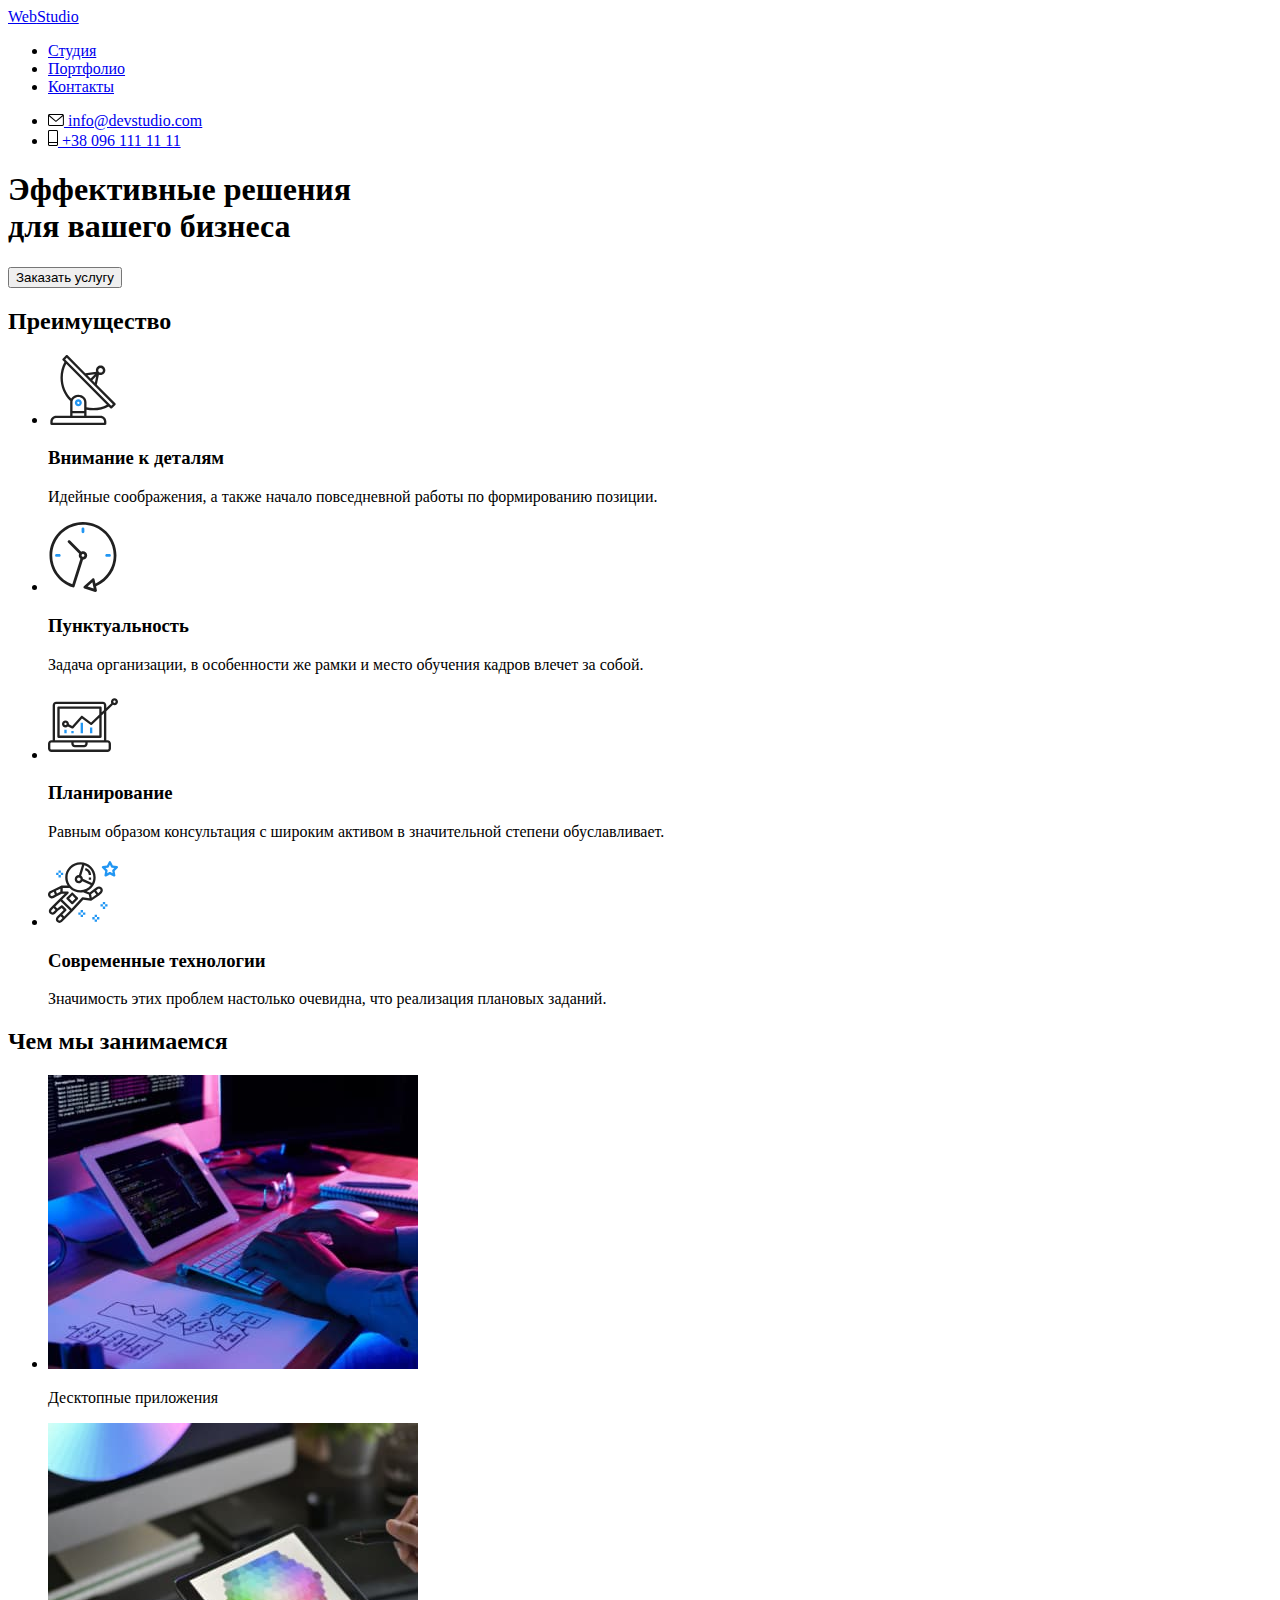
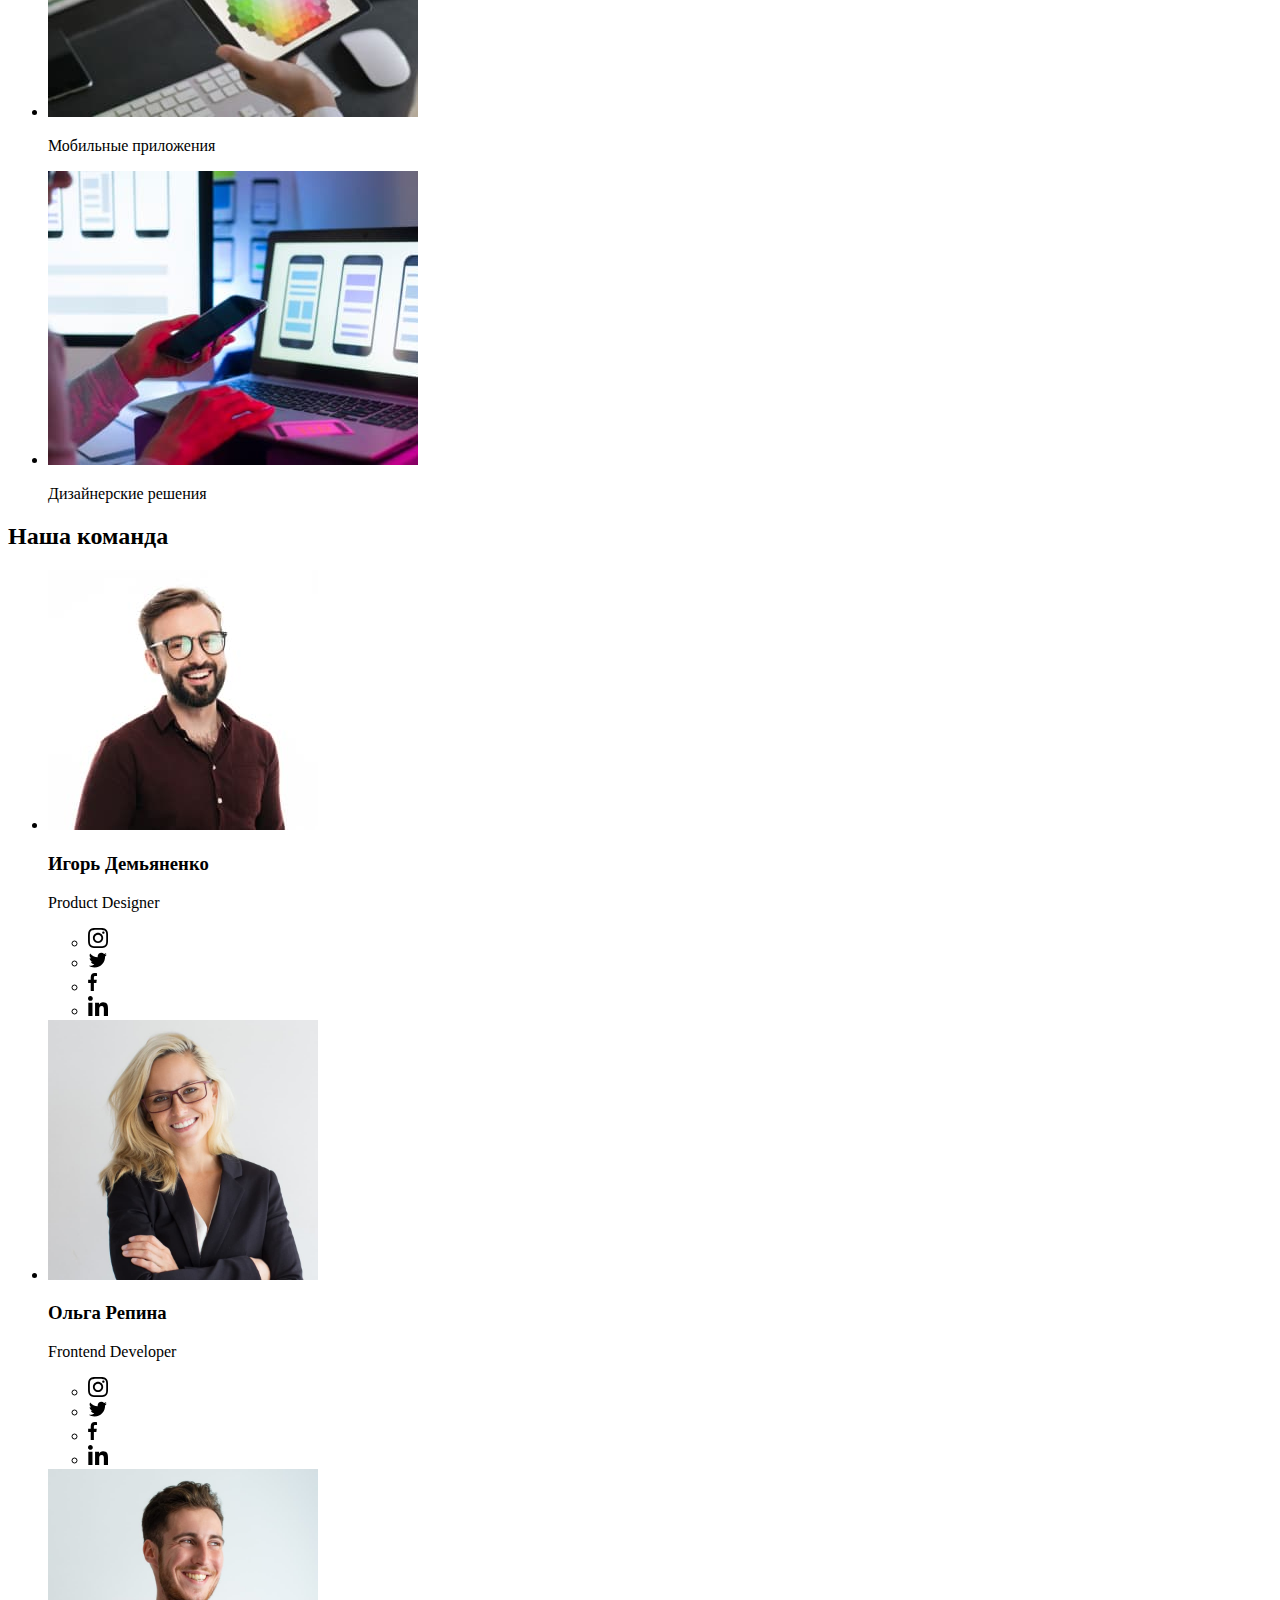
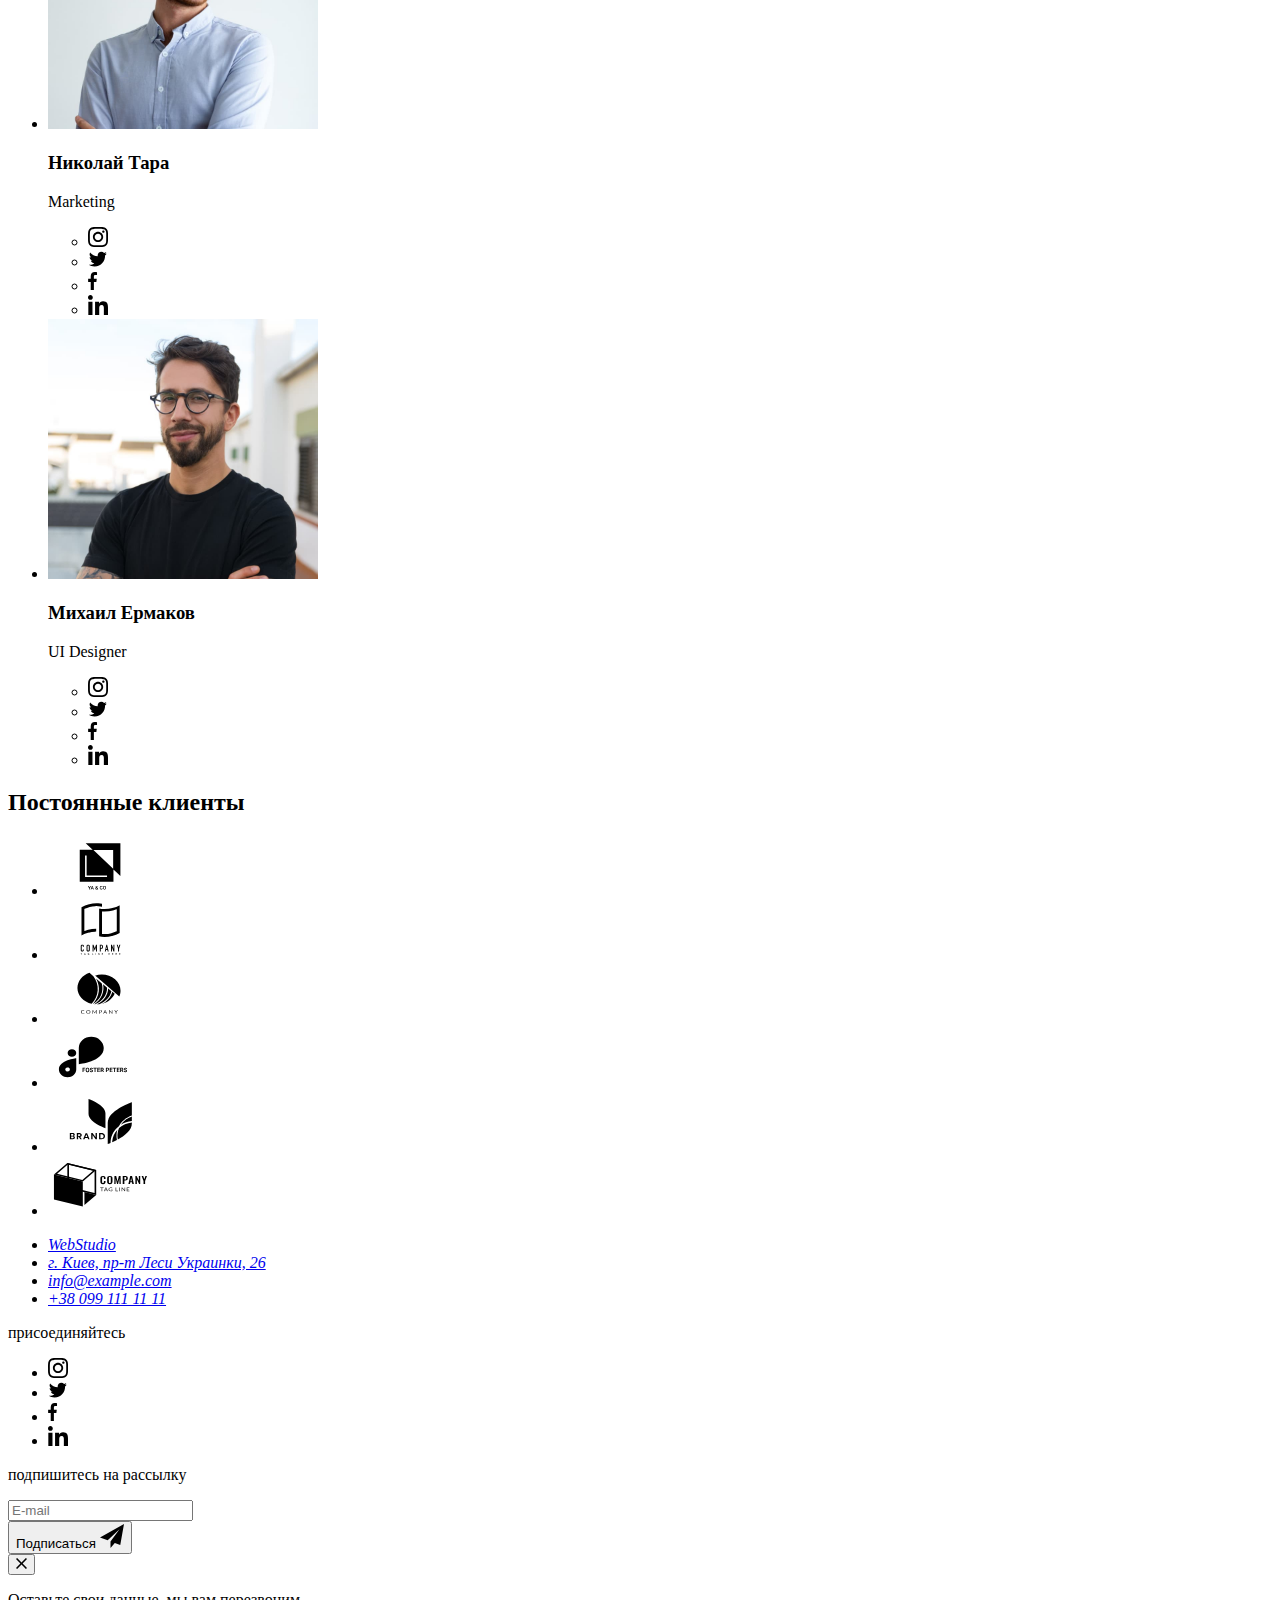
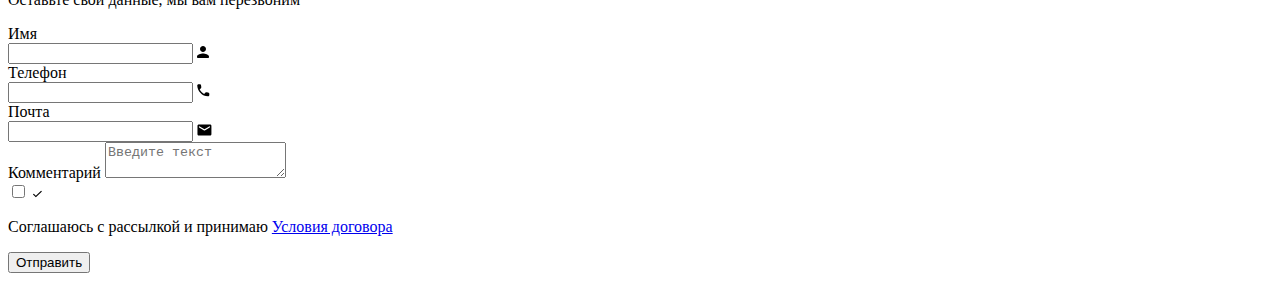
==== index.html @ 0faf7ed2 "j" ====
<!DOCTYPE html>
<html lang="ru">
	<head>
		<meta charset="UTF-8" />
		<meta http-equiv="X-UA-Compatible" content="IE=edge" />
		<meta name="viewport" content="width=device-width, initial-scale=1.0" />
		<title>WebStudio</title>
		<link rel="preconnect" href="https://fonts.googleapis.com" />
		<link rel="preconnect" href="https://fonts.gstatic.com" crossorigin />
		<link rel="preconnect" href="https://fonts.googleapis.com" />
		<link rel="preconnect" href="https://fonts.gstatic.com" crossorigin />
		<link rel="preconnect" href="https://fonts.googleapis.com">
<link rel="preconnect" href="https://fonts.gstatic.com" crossorigin>
<link href="https://fonts.googleapis.com/css2?family=Raleway:wght@700&family=Roboto:wght@400;500;700;900&display=swap" rel="stylesheet">
<link rel="stylesheet" href="https://cdnjs.cloudflare.com/ajax/libs/modern-normalize/1.1.0/modern-normalize.min.css" integrity="sha512-wpPYUAdjBVSE4KJnH1VR1HeZfpl1ub8YT/NKx4PuQ5NmX2tKuGu6U/JRp5y+Y8XG2tV+wKQpNHVUX03MfMFn9Q==" crossorigin="anonymous" referrerpolicy="no-referrer" />
		<link rel="stylesheet" href="./css/main.min.css" />
	</head>
	<body>
		<!--Шапка сайта-->
		<header class="header">
			<div class="container header-container">
				<nav class="nav">
					<a class="nav-web" href="./index.html">Web<span class="nav-studio">Studio</span>
					</a>
					<ul class="nav-list">
						<li class="nav-list">
							<a class="nav-link link-current" href="./index.html"
								>Студия</a>
						</li>
						<li class="nav-list">
							<a class="nav-link" href="./portfolio.html">Портфолио</a>
						</li>
						<li class="nav-list">
							<a class="nav-link" href="#team">Контакты</a>
						</li>
					</ul>
				</nav>
				<ul class="contaks ">
					<li class="contaks-item">
						<a class="contaks-link" href="mailto:info@devstudio.com">
							<svg class="contaks-icon" width="16" height="12">
								<use href="./images/icons.svg#icon-envelope"></use>
							</svg>
							info@devstudio.com</a>
					</li>
					<li class="contaks-item">
						<a class="contaks-link" href="tel:+380961111111">
							<svg class="contaks-icon" width="10" height="16">
								<use href="./images/icons.svg#icon-smartphone"></use>
							</svg>
							+38 096 111 11 11</a>
					</li>
				</ul>
			</div>
		</header>
		<!--Секция блок заказа услуги-->
		<main>
				<section class=" order">
					<div class="container">
						<h1 class="order-title">
							Эффективные решения <br />для вашего бизнеса
						</h1>
						<button type="button" class="order-btn" data-modal-open>Заказать услугу</button>
					</div>
				</section>
				<!--Секция занятия и планирования-->
				<section class="section section-advantage">
					<div class="container">
						<h2 class="visually-hidden">Преимущество</h2>
					<ul class="advantage">
						<li class="iteam-advantage">
							<div class="container-advantage">
								<svg class="icon-advantage" width="70" height="70">
									<use href="./images/icons.svg#icon-antenna"></use>
								</svg>
							</div>
							<h3 class="title-advantage">Внимание к деталям</h3>
							<p class="text-advantage">
								Идейные соображения, а также начало повседневной работы по
								формированию позиции.
							</p>
						</li>
						<li class="iteam-advantage">
							<div class="container-advantage">
								<svg class="icon-advantage" width="70" height="70">
									<use href="./images/icons.svg#icon-clock"></use>
								</svg>
							</div>
							<h3 class="title-advantage">Пунктуальность</h3>
							<p class="text-advantage">
								Задача организации, в особенности же рамки и место обучения кадров
								влечет за собой.
							</p>
						</li>
						<li class="iteam-advantage">
							<div class="container-advantage">
								<svg class="icon-advantage" width="70" height="70">
									<use href="./images/icons.svg#icon-diagram"></use>
								</svg>
							</div>
							<h3 class="title-advantage">Планирование</h3>
							<p class="text-advantage">
								Равным образом консультация с широким активом в значительной
								степени обуславливает.
							</p>
						</li>
						<li class="iteam-advantage">
							<div class="container-advantage">
								<svg class="icon-advantage" width="70" height="70">
									<use href="./images/icons.svg#icon-astronaut"></use>
								</svg>
							</div>
							<h3 class="title-advantage">Современные технологии</h3>
							<p class="text-advantage">
								Значимость этих проблем настолько очевидна, что реализация
								плановых заданий.
							</p>
						</li>
					</ul>
					</div>
				</section>
				<section class="section">
					<div class="container">
						<h2 class="works-title">Чем мы занимаемся</h2>
					<ul class="works">
						<li class="works-item">
							<div class="works-container">
								<img class="" src="./images/develop1.jpg" alt="develop1" width="370" />
						<p class="works-text">Десктопные приложения</p>
							</div>
						</li>
						<li class="works-item">
							<div class="works-container">
								<img class="" src="./images/develop2.jpg" alt="develop2" width="370" />
						<p class="works-text">Мобильные приложения</p>
							</div>
						</li>
						<li class="works-item">
							<div class="works-container">
								<img class="" src="./images/develop3.jpg" alt="develop3" width="370" />
						<p class="works-text">Дизайнерские решения</p>
							</div>
						</li>
					</ul>
					</div>
				</section>
				<!--Секция команды-->
				<section class="section section-color">
					<div class="container">
						<h2 class="title-section">Наша команда</h2>
					<ul class="command">
						<li class="command-item">
							<img class="command-img" src="./images/employee1.jpg"alt="employee1" width="270" />
							<div class="container-command">
							<h3 class="title-command">Игорь Демьяненко</h3>
							<p class="text-command">Product Designer</p>
							<ul class="network-command">
								<li class="network-item">
									<a class="network-link" href="">
										<svg class="icon-network" width="20" height="20">
											<use href="./images/icons.svg#icon-instagram"></use>
										</svg>
									</a>
								</li>
								<li class="network-item">
									<a class="network-link" href="">
										<svg class="icon-network" width="20" height="16.25">
											<use href="./images/icons.svg#icon-twitter"></use>
										</svg>
									</a>
								</li>
								<li class="network-item">
									<a class="network-link" href="">
										<svg class="icon-network" width="10" height="20">
											<use href="./images/icons.svg#icon-facebook"></use>
										</svg>
									</a>
								</li>
								<li class="network-item">
									<a class="network-link" href="">
										<svg class="icon-network" width="20" height="20">
											<use href="./images/icons.svg#icon-linkedin"></use>
										</svg>
									</a>
								</li>
							</ul>	
							</div>
						</li>
							
						<li class="command-item">
							<img class="command-img" src="./images/employee4.jpg" alt="employee2" width="270" />
							<div class="container-command">
							<h3 class="title-command">Ольга Репина</h3>
							<p class="text-command">Frontend Developer</p>
							<ul class="network">
								<li class="network-item">
									<a class="network-link" href="">
										<svg class="icon-network" width="20" height="20">
											<use href="./images/icons.svg#icon-instagram"></use>
										</svg>
									</a>
								</li>
								<li class="network-item">
									<a class="network-link" href="">
										<svg class="icon-network" width="20" height="16.25">
											<use href="./images/icons.svg#icon-twitter"></use>
										</svg>
									</a>
								</li>
								<li class="network-item">
									<a class="network-link" href="">
										<svg class="icon-network" width="10" height="20">
											<use href="./images/icons.svg#icon-facebook"></use>
										</svg>
									</a>
								</li>
								<li class="network-item">
									<a class="network-link" href="">
										<svg class="icon-network" width="20" height="20">
											<use href="./images/icons.svg#icon-linkedin"></use>
										</svg>
									</a>
								</li>
							</ul>
							</div>
						</li>
							
						<li class="command-item">
							<img class="command-img" src="./images/employee3.jpg" alt="employee3" width="270" />
							<div class="container-command">
							<h3 class="title-command">Николай Тара</h3>
							<p class="text-command">Marketing</p>
							<ul class="network">
								<li class="network-item">
									<a class="network-link" href="">
										<svg class="icon-network" width="20" height="20">
											<use href="./images/icons.svg#icon-instagram"></use>
										</svg>
									</a>
								</li>
								<li class="network-item">
									<a class="network-link" href="">
										<svg class="icon-network" width="20" height="16.25">
											<use href="./images/icons.svg#icon-twitter"></use>
										</svg>
									</a>
								</li>
								<li class="network-item">
									<a class="network-link" href="">
										<svg class="icon-network" width="10" height="20">
											<use href="./images/icons.svg#icon-facebook"></use>
										</svg>
									</a>
								</li>
								<li class="network-item">
									<a class="network-link" href="">
										<svg class="icon-network" width="20" height="20">
											<use href="./images/icons.svg#icon-linkedin"></use>
										</svg>
									</a>
								</li>
							</ul>
							</div>
						</li>
							
						<li class="command-item">
							<img class="command-img" src="./images/employee2.jpg" alt="employee4" width="270" />
							<div class="container-command">
							<h3 class="title-command">Михаил Ермаков</h3>
							<p class="text-command">UI Designer</p>
							<ul class="network">
								<li class="network-item">
									<a class="network-link" href="">
										<svg class="icon-network" width="20" height="20">
											<use href="./images/icons.svg#icon-instagram"></use>
										</svg>
									</a>
								</li>
								<li class="network-item">
									<a class="network-link" href="">
										<svg class="icon-network" width="20" height="16.25">
											<use href="./images/icons.svg#icon-twitter"></use>
										</svg>
									</a>
								</li>
								<li class="network-item">
									<a class="network-link" href="">
										<svg class="icon-network" width="10" height="20">
											<use href="./images/icons.svg#icon-facebook"></use>
										</svg>
									</a>
								</li>
								<li class="network-item">
									<a class="network-link" href="">
										<svg class="icon-network" width="20" height="20">
											<use href="./images/icons.svg#icon-linkedin"></use>
										</svg>
									</a>
								</li>
							</ul>
							</div>
						</li>
							
					</ul>
					</div>
				</section>
				<section class="section">
					<div class="container">
						<h2 class="group-title">Постоянные клиенты</h2>
						<ul class="group-list">
							<li class="group-item">
								<a class="group-link" href="">
									<svg class="group-icon" width="106" height="60">
										<use href="./images/icons.svg#icon-group1"></use>
									</svg>
								</a>
							</li>
							<li class="group-item">
								<a class="group-link" href="">
									<svg class="group-icon" width="106" height="60">
										<use href="./images/icons.svg#icon-group2"></use>
									</svg>
								</a>
							</li>
							<li class="group-item">
								<a class="group-link" href="">
									<svg class="group-icon" width="106" height="60">
										<use href="./images/icons.svg#icon-group3"></use>
									</svg>
								</a>
							</li>
							<li class="group-item">
								<a class="group-link" href="">
									<svg class="group-icon" width="106" height="60">
										<use href="./images/icons.svg#icon-group4"></use>
									</svg>
								</a>
							</li>
							<li class="group-item">
								<a class="group-link" href="">
									<svg class="group-icon" width="106" height="60">
										<use href="./images/icons.svg#icon-group5"></use>
									</svg>
								</a>
							</li>
							<li class="group-item">
								<a class="group-link" href="">
									<svg class="group-icon" width="106" height="60">
										<use href="./images/icons.svg#icon-group6"></use>
									</svg>
								</a>
							</li>
						</ul>
					</div>
				</section>
		</main>
		<!--Подвал сайта-->
		<footer class="footer">
			<div class="container container-footer">
				<address class="address-footer">
					<ul class="">
						<li class="container-list">
							<a class="footer-web" href="./index.html">Web<span class="studio-footer">Studio</span></a>
						</li>
						<li class="footer-item">
							<a class="maps-footer"href="https://goo.gl/maps/7n5ivLZafYZ2Yxqt9">г. Киев, пр-т Леси Украинки, 26</a>
						</li>
						<li class="footer-item">
							<a class="mt-footer" href="mailto:info@example.com">info@example.com</a>
						</li">
						<li class="footer-item">
							<a class="mt-footer" href="tel:+380991111111">+38 099 111 11 11</a>
						</li>
					</ul>
				</address>
					<div class="container-network-footer">
						<p class="text-footer">присоединяйтесь</p>
						<ul class="list-network">
							<li class="network-item-footer">
								<a class="network-link-footer" href="">
									<svg class="icon-network-footer" width="20" height="20">
										<use href="./images/icons.svg#icon-instagram"></use>
									</svg>
								</a>
							</li>
							<li class="network-item-footer">
								<a class="network-link-footer" href="">
									<svg class="icon-network-footer" width="20" height="16.25">
										<use href="./images/icons.svg#icon-twitter"></use>
									</svg>
								</a>
							</li>
							<li class="network-item-footer">
								<a class="network-link-footer" href="">
									<svg class="icon-network-footer" width="10" height="20">
										<use href="./images/icons.svg#icon-facebook"></use>
									</svg>
								</a>
							</li>
							<li class="network-item-footer">
								<a class="network-link-footer" href="">
									<svg class="icon-network-footer" width="20" height="20">
										<use href="./images/icons.svg#icon-linkedin"></use>
									</svg>
								</a>
							</li>
						</ul>
					</div>
					<div class="container-online">
						<p class="text-footer">подпишитесь на рассылку</p>
						<form class="form-online">
							<div class="container-form-online">
								<label for="email-online" class="online-label"></label>
								<input type="email" class="online-input" name="email" id="email-online" placeholder="E-mail">
							</div>
						<button type="submit" class="online-button">Подписаться
							<svg class="icon-send" width="24" height="24">
								<use href="./images/icons.svg#icon-send"></use>
							</svg>
						</button>
						</form>
					</div>
			</div>
		</footer>
		<div class="backdrop is-hidden" data-modal>
			<div class="modal" data-modal>
				<button type="button" class="modal-btn" data-modal-close>
					<svg class="icon-modal" width="11" height="11">
						<use href="./images/icons.svg#icon-modal"></use>
					</svg>
				</button>
				<p class="backdrop-text">Оставьте свои данные, мы вам перезвоним</p>
				<form action="#" class="form">
					<div class="form-field">
						<label for="name" class="form-label">Имя</label>
						<div class="input-wrap">
						<input type="text" class="form-input" name="name" id="name" required minlength="2">
						<svg class="input-icon" width="12" height="12">
							<use href="./images/icons.svg#icon-person"></use>
						</svg>
						</div>
					</div>
					<div class="form-field">
						<label for="tel" class="form-label">Телефон</label>
						<div class="input-wrap">
						<input type="tel" class="form-input" name="tel" id="tel" required >
						<svg class="input-icon" width="13" height="13">
							<use href="./images/icons.svg#icon-phone"></use>
						</svg>
						</div>
					</div>
					<div class="form-field">
						<label for="email" class="form-label">Почта</label>
						<div class="input-wrap">
						<input type="email" class="form-input" name="email" id="email">
						<svg class="input-icon" width="15" height="12">
							<use href="./images/icons.svg#icon-emeil"></use>
						</svg>
						</div>
					</div>
					<div class="form-field-comments">
						<label for="comments" class="form-label">Комментарий</label>
						<textarea name="text" class="comments-input" id="comments" placeholder="Введите текст"></textarea>
					</div>
					<div class="modal-field">
						<input type="checkbox" name="policy" id="policy" class="modal-check visually-hidden">
						<label for="policy" class="check-text">
						<span class="check-item">
							<svg class="icon-check" width="11" height="8">
								<use href="./images/icons.svg#icon-check"></use>
							</svg>
						</span>
						<p>Соглашаюсь с рассылкой и принимаю <a class="link-policy" href="#"> Условия договора</a></p>
					</label>
					</div>
					<button type="submit" class="form-button">Отправить</button>
				</form>
			</div>
		</div>
		<script src="./js/modal.js"></script>
	</body>
</html>
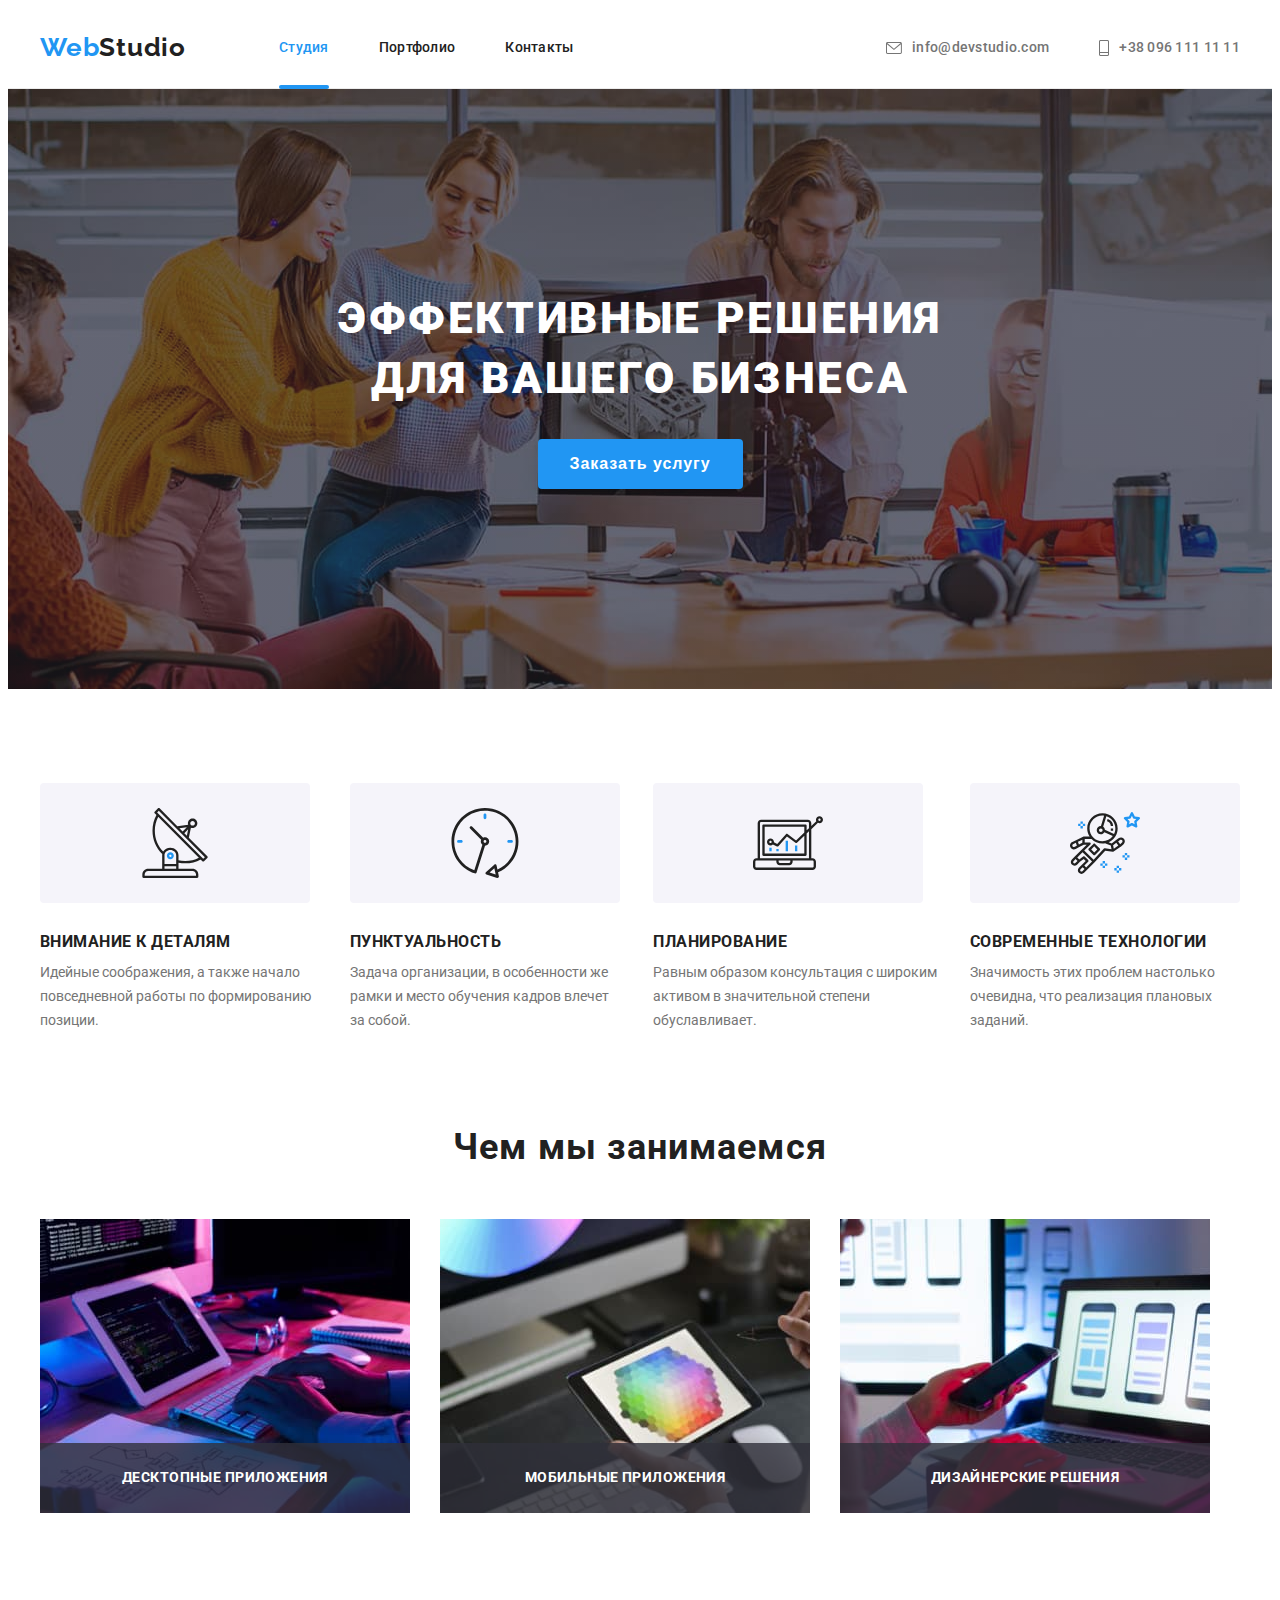
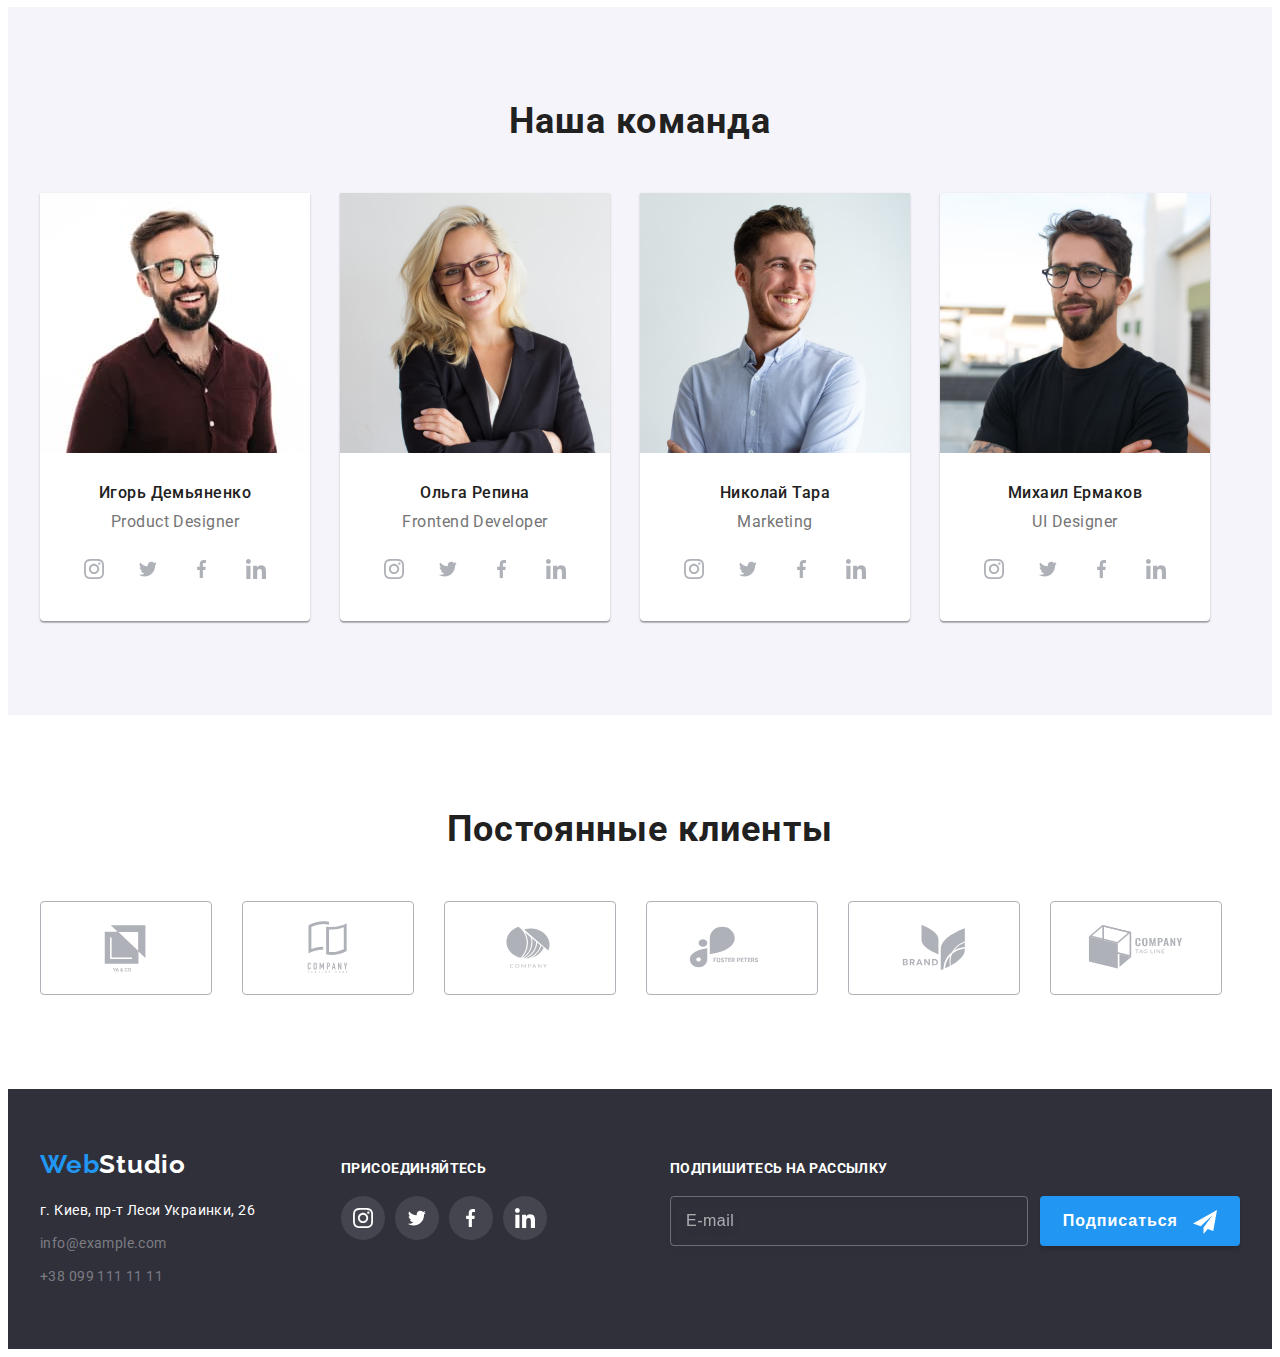
==== commit eecd943c: "j" ====
--- a/index.html
+++ b/index.html
@@ -18,34 +18,34 @@
 	<body>
 		<!--Шапка сайта-->
 		<header class="header">
-			<div class="container header-container">
+			<div class="container header__container">
 				<nav class="nav">
-					<a class="nav-web" href="./index.html">Web<span class="nav-studio">Studio</span>
+					<a class="nav__web" href="./index.html">Web<span class="nav__studio">Studio</span>
 					</a>
-					<ul class="nav-list">
-						<li class="nav-list">
-							<a class="nav-link link-current" href="./index.html"
+					<ul class="nav__list">
+						<li class="nav__item">
+							<a class="nav__link link-current" href="./index.html"
 								>Студия</a>
 						</li>
-						<li class="nav-list">
-							<a class="nav-link" href="./portfolio.html">Портфолио</a>
-						</li>
-						<li class="nav-list">
-							<a class="nav-link" href="#team">Контакты</a>
+						<li class="nav__item">
+							<a class="nav__link" href="./portfolio.html">Портфолио</a>
+						</li>
+						<li class="nav__item">
+							<a class="nav__link" href="#team">Контакты</a>
 						</li>
 					</ul>
 				</nav>
 				<ul class="contaks ">
-					<li class="contaks-item">
-						<a class="contaks-link" href="mailto:info@devstudio.com">
-							<svg class="contaks-icon" width="16" height="12">
+					<li class="contaks__item">
+						<a class="contaks__link" href="mailto:info@devstudio.com">
+							<svg class="contaks__icon" width="16" height="12">
 								<use href="./images/icons.svg#icon-envelope"></use>
 							</svg>
 							info@devstudio.com</a>
 					</li>
-					<li class="contaks-item">
-						<a class="contaks-link" href="tel:+380961111111">
-							<svg class="contaks-icon" width="10" height="16">
+					<li class="contaks__item">
+						<a class="contaks__link" href="tel:+380961111111">
+							<svg class="contaks__icon" width="10" height="16">
 								<use href="./images/icons.svg#icon-smartphone"></use>
 							</svg>
 							+38 096 111 11 11</a>
@@ -57,61 +57,61 @@
 		<main>
 				<section class=" order">
 					<div class="container">
-						<h1 class="order-title">
+						<h1 class="order__title">
 							Эффективные решения <br />для вашего бизнеса
 						</h1>
-						<button type="button" class="order-btn" data-modal-open>Заказать услугу</button>
+						<button type="button" class="order__btn" data-modal-open>Заказать услугу</button>
 					</div>
 				</section>
 				<!--Секция занятия и планирования-->
-				<section class="section section-advantage">
+				<section class="section section__advantage">
 					<div class="container">
 						<h2 class="visually-hidden">Преимущество</h2>
 					<ul class="advantage">
-						<li class="iteam-advantage">
-							<div class="container-advantage">
-								<svg class="icon-advantage" width="70" height="70">
+						<li class="advantage__item">
+							<div class="container__advantage">
+								<svg class="advantage__icon" width="70" height="70">
 									<use href="./images/icons.svg#icon-antenna"></use>
 								</svg>
 							</div>
-							<h3 class="title-advantage">Внимание к деталям</h3>
-							<p class="text-advantage">
+							<h3 class="advantage__title">Внимание к деталям</h3>
+							<p class="advantage__text">
 								Идейные соображения, а также начало повседневной работы по
 								формированию позиции.
 							</p>
 						</li>
-						<li class="iteam-advantage">
-							<div class="container-advantage">
-								<svg class="icon-advantage" width="70" height="70">
+						<li class="advantage__item">
+							<div class="container__advantage">
+								<svg class="advantage__icon" width="70" height="70">
 									<use href="./images/icons.svg#icon-clock"></use>
 								</svg>
 							</div>
-							<h3 class="title-advantage">Пунктуальность</h3>
-							<p class="text-advantage">
+							<h3 class="advantage__title">Пунктуальность</h3>
+							<p class="advantage__text">
 								Задача организации, в особенности же рамки и место обучения кадров
 								влечет за собой.
 							</p>
 						</li>
-						<li class="iteam-advantage">
-							<div class="container-advantage">
-								<svg class="icon-advantage" width="70" height="70">
+						<li class="advantage__item">
+							<div class="container__advantage">
+								<svg class="advantage__icon" width="70" height="70">
 									<use href="./images/icons.svg#icon-diagram"></use>
 								</svg>
 							</div>
-							<h3 class="title-advantage">Планирование</h3>
-							<p class="text-advantage">
+							<h3 class="advantage__title">Планирование</h3>
+							<p class="advantage__text">
 								Равным образом консультация с широким активом в значительной
 								степени обуславливает.
 							</p>
 						</li>
-						<li class="iteam-advantage">
-							<div class="container-advantage">
-								<svg class="icon-advantage" width="70" height="70">
+						<li class="advantage__item">
+							<div class="container__advantage">
+								<svg class="advantage__icon" width="70" height="70">
 									<use href="./images/icons.svg#icon-astronaut"></use>
 								</svg>
 							</div>
-							<h3 class="title-advantage">Современные технологии</h3>
-							<p class="text-advantage">
+							<h3 class="advantage__title">Современные технологии</h3>
+							<p class="advantage__text">
 								Значимость этих проблем настолько очевидна, что реализация
 								плановых заданий.
 							</p>
@@ -121,24 +121,24 @@
 				</section>
 				<section class="section">
 					<div class="container">
-						<h2 class="works-title">Чем мы занимаемся</h2>
+						<h2 class="works__title">Чем мы занимаемся</h2>
 					<ul class="works">
-						<li class="works-item">
-							<div class="works-container">
+						<li class="works__item">
+							<div class="works__container">
 								<img class="" src="./images/develop1.jpg" alt="develop1" width="370" />
-						<p class="works-text">Десктопные приложения</p>
-							</div>
-						</li>
-						<li class="works-item">
-							<div class="works-container">
+						<p class="works__text">Десктопные приложения</p>
+							</div>
+						</li>
+						<li class="works__item">
+							<div class="works__container">
 								<img class="" src="./images/develop2.jpg" alt="develop2" width="370" />
-						<p class="works-text">Мобильные приложения</p>
-							</div>
-						</li>
-						<li class="works-item">
-							<div class="works-container">
+						<p class="works__text">Мобильные приложения</p>
+							</div>
+						</li>
+						<li class="works__item">
+							<div class="works__container">
 								<img class="" src="./images/develop3.jpg" alt="develop3" width="370" />
-						<p class="works-text">Дизайнерские решения</p>
+						<p class="works__text">Дизайнерские решения</p>
 							</div>
 						</li>
 					</ul>
@@ -147,38 +147,38 @@
 				<!--Секция команды-->
 				<section class="section section-color">
 					<div class="container">
-						<h2 class="title-section">Наша команда</h2>
+						<h2 class="section__title">Наша команда</h2>
 					<ul class="command">
-						<li class="command-item">
-							<img class="command-img" src="./images/employee1.jpg"alt="employee1" width="270" />
-							<div class="container-command">
-							<h3 class="title-command">Игорь Демьяненко</h3>
-							<p class="text-command">Product Designer</p>
-							<ul class="network-command">
-								<li class="network-item">
-									<a class="network-link" href="">
-										<svg class="icon-network" width="20" height="20">
+						<li class="command__item">
+							<img class="command__img" src="./images/employee1.jpg"alt="employee1" width="270" />
+							<div class="command__container">
+							<h3 class="command__title">Игорь Демьяненко</h3>
+							<p class="command__text">Product Designer</p>
+							<ul class="network__command">
+								<li class="network__command-item">
+									<a class="network__command-link" href="">
+										<svg class="network__command-icon" width="20" height="20">
 											<use href="./images/icons.svg#icon-instagram"></use>
 										</svg>
 									</a>
 								</li>
-								<li class="network-item">
-									<a class="network-link" href="">
-										<svg class="icon-network" width="20" height="16.25">
+								<li class="network__command-item">
+									<a class="network__command-link" href="">
+										<svg class="network__command-icon" width="20" height="16.25">
 											<use href="./images/icons.svg#icon-twitter"></use>
 										</svg>
 									</a>
 								</li>
-								<li class="network-item">
-									<a class="network-link" href="">
-										<svg class="icon-network" width="10" height="20">
+								<li class="network__command-item">
+									<a class="network__command-link" href="">
+										<svg class="network__command-icon" width="10" height="20">
 											<use href="./images/icons.svg#icon-facebook"></use>
 										</svg>
 									</a>
 								</li>
-								<li class="network-item">
-									<a class="network-link" href="">
-										<svg class="icon-network" width="20" height="20">
+								<li class="network__command-item">
+									<a class="network__command-link" href="">
+										<svg class="network__command-icon" width="20" height="20">
 											<use href="./images/icons.svg#icon-linkedin"></use>
 										</svg>
 									</a>
@@ -187,36 +187,36 @@
 							</div>
 						</li>
 							
-						<li class="command-item">
-							<img class="command-img" src="./images/employee4.jpg" alt="employee2" width="270" />
-							<div class="container-command">
-							<h3 class="title-command">Ольга Репина</h3>
-							<p class="text-command">Frontend Developer</p>
+						<li class="command__item">
+							<img class="command__img" src="./images/employee4.jpg" alt="employee2" width="270" />
+							<div class="command__container">
+							<h3 class="command__title">Ольга Репина</h3>
+							<p class="command__text">Frontend Developer</p>
 							<ul class="network">
-								<li class="network-item">
-									<a class="network-link" href="">
-										<svg class="icon-network" width="20" height="20">
+								<li class="network__command-item">
+									<a class="network__command-link" href="">
+										<svg class="network__command-icon" width="20" height="20">
 											<use href="./images/icons.svg#icon-instagram"></use>
 										</svg>
 									</a>
 								</li>
-								<li class="network-item">
-									<a class="network-link" href="">
-										<svg class="icon-network" width="20" height="16.25">
+								<li class="network__command-item">
+									<a class="network__command-link" href="">
+										<svg class="network__command-icon" width="20" height="16.25">
 											<use href="./images/icons.svg#icon-twitter"></use>
 										</svg>
 									</a>
 								</li>
-								<li class="network-item">
-									<a class="network-link" href="">
-										<svg class="icon-network" width="10" height="20">
+								<li class="network__command-item">
+									<a class="network__command-link" href="">
+										<svg class="network__command-icon" width="10" height="20">
 											<use href="./images/icons.svg#icon-facebook"></use>
 										</svg>
 									</a>
 								</li>
-								<li class="network-item">
-									<a class="network-link" href="">
-										<svg class="icon-network" width="20" height="20">
+								<li class="network__command-item">
+									<a class="network__command-link" href="">
+										<svg class="network__command-icon" width="20" height="20">
 											<use href="./images/icons.svg#icon-linkedin"></use>
 										</svg>
 									</a>
@@ -225,36 +225,36 @@
 							</div>
 						</li>
 							
-						<li class="command-item">
-							<img class="command-img" src="./images/employee3.jpg" alt="employee3" width="270" />
-							<div class="container-command">
-							<h3 class="title-command">Николай Тара</h3>
-							<p class="text-command">Marketing</p>
+						<li class="command__item">
+							<img class="command__img" src="./images/employee3.jpg" alt="employee3" width="270" />
+							<div class="command__container">
+							<h3 class="command__title">Николай Тара</h3>
+							<p class="command__text">Marketing</p>
 							<ul class="network">
-								<li class="network-item">
-									<a class="network-link" href="">
-										<svg class="icon-network" width="20" height="20">
+								<li class="network__command-item">
+									<a class="network__command-link" href="">
+										<svg class="network__command-icon" width="20" height="20">
 											<use href="./images/icons.svg#icon-instagram"></use>
 										</svg>
 									</a>
 								</li>
-								<li class="network-item">
-									<a class="network-link" href="">
-										<svg class="icon-network" width="20" height="16.25">
+								<li class="network__command-item">
+									<a class="network__command-link" href="">
+										<svg class="network__command-icon" width="20" height="16.25">
 											<use href="./images/icons.svg#icon-twitter"></use>
 										</svg>
 									</a>
 								</li>
-								<li class="network-item">
-									<a class="network-link" href="">
-										<svg class="icon-network" width="10" height="20">
+								<li class="network__command-item">
+									<a class="network__command-link" href="">
+										<svg class="network__command-icon" width="10" height="20">
 											<use href="./images/icons.svg#icon-facebook"></use>
 										</svg>
 									</a>
 								</li>
-								<li class="network-item">
-									<a class="network-link" href="">
-										<svg class="icon-network" width="20" height="20">
+								<li class="network__command-item">
+									<a class="network__command-link" href="">
+										<svg class="network__command-icon" width="20" height="20">
 											<use href="./images/icons.svg#icon-linkedin"></use>
 										</svg>
 									</a>
@@ -263,36 +263,36 @@
 							</div>
 						</li>
 							
-						<li class="command-item">
-							<img class="command-img" src="./images/employee2.jpg" alt="employee4" width="270" />
-							<div class="container-command">
-							<h3 class="title-command">Михаил Ермаков</h3>
-							<p class="text-command">UI Designer</p>
+						<li class="command__item">
+							<img class="command__img" src="./images/employee2.jpg" alt="employee4" width="270" />
+							<div class="command__container">
+							<h3 class="command__title">Михаил Ермаков</h3>
+							<p class="command__text">UI Designer</p>
 							<ul class="network">
-								<li class="network-item">
-									<a class="network-link" href="">
-										<svg class="icon-network" width="20" height="20">
+								<li class="network__command-item">
+									<a class="network__command-link" href="">
+										<svg class="network__command-icon" width="20" height="20">
 											<use href="./images/icons.svg#icon-instagram"></use>
 										</svg>
 									</a>
 								</li>
-								<li class="network-item">
-									<a class="network-link" href="">
-										<svg class="icon-network" width="20" height="16.25">
+								<li class="network__command-item">
+									<a class="network__command-link" href="">
+										<svg class="network__command-icon" width="20" height="16.25">
 											<use href="./images/icons.svg#icon-twitter"></use>
 										</svg>
 									</a>
 								</li>
-								<li class="network-item">
-									<a class="network-link" href="">
-										<svg class="icon-network" width="10" height="20">
+								<li class="network__command-item">
+									<a class="network__command-link" href="">
+										<svg class="network__command-icon" width="10" height="20">
 											<use href="./images/icons.svg#icon-facebook"></use>
 										</svg>
 									</a>
 								</li>
-								<li class="network-item">
-									<a class="network-link" href="">
-										<svg class="icon-network" width="20" height="20">
+								<li class="network__command-item">
+									<a class="network__command-link" href="">
+										<svg class="network__command-icon" width="20" height="20">
 											<use href="./images/icons.svg#icon-linkedin"></use>
 										</svg>
 									</a>
@@ -306,46 +306,46 @@
 				</section>
 				<section class="section">
 					<div class="container">
-						<h2 class="group-title">Постоянные клиенты</h2>
-						<ul class="group-list">
-							<li class="group-item">
-								<a class="group-link" href="">
-									<svg class="group-icon" width="106" height="60">
+						<h2 class="group__title">Постоянные клиенты</h2>
+						<ul class="group__list">
+							<li class="group__item">
+								<a class="group__link" href="">
+									<svg class="group__icon" width="106" height="60">
 										<use href="./images/icons.svg#icon-group1"></use>
 									</svg>
 								</a>
 							</li>
-							<li class="group-item">
-								<a class="group-link" href="">
-									<svg class="group-icon" width="106" height="60">
+							<li class="group__item">
+								<a class="group__link" href="">
+									<svg class="group__icon" width="106" height="60">
 										<use href="./images/icons.svg#icon-group2"></use>
 									</svg>
 								</a>
 							</li>
-							<li class="group-item">
-								<a class="group-link" href="">
-									<svg class="group-icon" width="106" height="60">
+							<li class="group__item">
+								<a class="group__link" href="">
+									<svg class="group__icon" width="106" height="60">
 										<use href="./images/icons.svg#icon-group3"></use>
 									</svg>
 								</a>
 							</li>
-							<li class="group-item">
-								<a class="group-link" href="">
-									<svg class="group-icon" width="106" height="60">
+							<li class="group__item">
+								<a class="group__link" href="">
+									<svg class="group__icon" width="106" height="60">
 										<use href="./images/icons.svg#icon-group4"></use>
 									</svg>
 								</a>
 							</li>
-							<li class="group-item">
-								<a class="group-link" href="">
-									<svg class="group-icon" width="106" height="60">
+							<li class="group__item">
+								<a class="group__link" href="">
+									<svg class="group__icon" width="106" height="60">
 										<use href="./images/icons.svg#icon-group5"></use>
 									</svg>
 								</a>
 							</li>
-							<li class="group-item">
-								<a class="group-link" href="">
-									<svg class="group-icon" width="106" height="60">
+							<li class="group__item">
+								<a class="group__link" href="">
+									<svg class="group__icon" width="106" height="60">
 										<use href="./images/icons.svg#icon-group6"></use>
 									</svg>
 								</a>
@@ -356,65 +356,65 @@
 		</main>
 		<!--Подвал сайта-->
 		<footer class="footer">
-			<div class="container container-footer">
-				<address class="address-footer">
+			<div class="container footer__container">
+				<address class="footer__address">
 					<ul class="">
-						<li class="container-list">
-							<a class="footer-web" href="./index.html">Web<span class="studio-footer">Studio</span></a>
-						</li>
-						<li class="footer-item">
-							<a class="maps-footer"href="https://goo.gl/maps/7n5ivLZafYZ2Yxqt9">г. Киев, пр-т Леси Украинки, 26</a>
-						</li>
-						<li class="footer-item">
-							<a class="mt-footer" href="mailto:info@example.com">info@example.com</a>
+						<li class="footer__item">
+							<a class="footer__web" href="./index.html">Web<span class="footer__studio">Studio</span></a>
+						</li>
+						<li class="footer__item">
+							<a class="footer__maps"href="https://goo.gl/maps/7n5ivLZafYZ2Yxqt9">г. Киев, пр-т Леси Украинки, 26</a>
+						</li>
+						<li class="footer__item">
+							<a class="footer__mt" href="mailto:info@example.com">info@example.com</a>
 						</li">
-						<li class="footer-item">
-							<a class="mt-footer" href="tel:+380991111111">+38 099 111 11 11</a>
+						<li class="footer__item">
+							<a class="footer__mt" href="tel:+380991111111">+38 099 111 11 11</a>
 						</li>
 					</ul>
 				</address>
-					<div class="container-network-footer">
-						<p class="text-footer">присоединяйтесь</p>
-						<ul class="list-network">
-							<li class="network-item-footer">
-								<a class="network-link-footer" href="">
-									<svg class="icon-network-footer" width="20" height="20">
+					<div class="network__footer">
+						<p class="footer__text">присоединяйтесь</p>
+						<ul class="network__footer-list">
+							<li class="network__footer-item">
+								<a class="network__footer-link" href="">
+									<svg class="network__footer-icon" width="20" height="20">
 										<use href="./images/icons.svg#icon-instagram"></use>
 									</svg>
 								</a>
 							</li>
-							<li class="network-item-footer">
-								<a class="network-link-footer" href="">
-									<svg class="icon-network-footer" width="20" height="16.25">
+							<li class="network__footer-item">
+								<a class="network__footer-link" href="">
+									<svg class="network__footer-icon" width="20" height="16.25">
 										<use href="./images/icons.svg#icon-twitter"></use>
 									</svg>
 								</a>
 							</li>
-							<li class="network-item-footer">
-								<a class="network-link-footer" href="">
-									<svg class="icon-network-footer" width="10" height="20">
+							<li class="network__footer-item">
+								<a class="network__footer-link" href="">
+									<svg class="network__footer-icon" width="10" height="20">
 										<use href="./images/icons.svg#icon-facebook"></use>
 									</svg>
 								</a>
 							</li>
-							<li class="network-item-footer">
-								<a class="network-link-footer" href="">
-									<svg class="icon-network-footer" width="20" height="20">
+							<li class="network__footer-item">
+								<a class="network__footer-link" href="">
+									<svg class="network__footer-icon" width="20" height="20">
 										<use href="./images/icons.svg#icon-linkedin"></use>
 									</svg>
 								</a>
 							</li>
 						</ul>
 					</div>
-					<div class="container-online">
-						<p class="text-footer">подпишитесь на рассылку</p>
-						<form class="form-online">
-							<div class="container-form-online">
-								<label for="email-online" class="online-label"></label>
-								<input type="email" class="online-input" name="email" id="email-online" placeholder="E-mail">
-							</div>
-						<button type="submit" class="online-button">Подписаться
-							<svg class="icon-send" width="24" height="24">
+					<div class="online">
+						<p class="footer__text">подпишитесь на рассылку</p>
+						<form class="online__form">
+							<div class="online__container">
+								<label for="online__label" class="online-label"></label>
+								<input type="email" class="online__input" name="email" id="email-online" placeholder="E-mail">
+							</div>
+						<button type="submit" class="online__button">Подписаться
+							<svg class="online__icon" width="24" height="24">
 								<use href="./images/icons.svg#icon-send"></use>
 							</svg>
 						</button>
@@ -424,56 +424,56 @@
 		</footer>
 		<div class="backdrop is-hidden" data-modal>
 			<div class="modal" data-modal>
-				<button type="button" class="modal-btn" data-modal-close>
-					<svg class="icon-modal" width="11" height="11">
+				<button type="button" class="modal__btn" data-modal-close>
+					<svg class="modal__icon" width="11" height="11">
 						<use href="./images/icons.svg#icon-modal"></use>
 					</svg>
 				</button>
-				<p class="backdrop-text">Оставьте свои данные, мы вам перезвоним</p>
+				<p class="backdrop__text">Оставьте свои данные, мы вам перезвоним</p>
 				<form action="#" class="form">
-					<div class="form-field">
-						<label for="name" class="form-label">Имя</label>
+					<div class="form__field">
+						<label for="name" class="form__label">Имя</label>
 						<div class="input-wrap">
-						<input type="text" class="form-input" name="name" id="name" required minlength="2">
-						<svg class="input-icon" width="12" height="12">
+						<input type="text" class="form__input" name="name" id="name" required minlength="2">
+						<svg class="input__icon" width="12" height="12">
 							<use href="./images/icons.svg#icon-person"></use>
 						</svg>
 						</div>
 					</div>
-					<div class="form-field">
-						<label for="tel" class="form-label">Телефон</label>
+					<div class="form__field">
+						<label for="tel" class="form__label">Телефон</label>
 						<div class="input-wrap">
-						<input type="tel" class="form-input" name="tel" id="tel" required >
-						<svg class="input-icon" width="13" height="13">
+						<input type="tel" class="form__input" name="tel" id="tel" required >
+						<svg class="input__icon" width="13" height="13">
 							<use href="./images/icons.svg#icon-phone"></use>
 						</svg>
 						</div>
 					</div>
-					<div class="form-field">
-						<label for="email" class="form-label">Почта</label>
+					<div class="form__field">
+						<label for="email" class="form__label">Почта</label>
 						<div class="input-wrap">
-						<input type="email" class="form-input" name="email" id="email">
-						<svg class="input-icon" width="15" height="12">
+						<input type="email" class="form__input" name="email" id="email">
+						<svg class="input__icon" width="15" height="12">
 							<use href="./images/icons.svg#icon-emeil"></use>
 						</svg>
 						</div>
 					</div>
-					<div class="form-field-comments">
-						<label for="comments" class="form-label">Комментарий</label>
-						<textarea name="text" class="comments-input" id="comments" placeholder="Введите текст"></textarea>
-					</div>
-					<div class="modal-field">
-						<input type="checkbox" name="policy" id="policy" class="modal-check visually-hidden">
-						<label for="policy" class="check-text">
-						<span class="check-item">
-							<svg class="icon-check" width="11" height="8">
+					<div class="form__field-comments">
+						<label for="comments" class="form__label">Комментарий</label>
+						<textarea name="text" class="comments__input" id="comments" placeholder="Введите текст"></textarea>
+					</div>
+					<div class="modal__field">
+						<input type="checkbox" name="policy" id="policy" class="modal__check visually-hidden">
+						<label for="policy" class="check__text">
+						<span class="check__item">
+							<svg class="check__icon" width="11" height="8">
 								<use href="./images/icons.svg#icon-check"></use>
 							</svg>
 						</span>
-						<p>Соглашаюсь с рассылкой и принимаю <a class="link-policy" href="#"> Условия договора</a></p>
+						<p>Соглашаюсь с рассылкой и принимаю <a class="link__policy" href="#"> Условия договора</a></p>
 					</label>
 					</div>
-					<button type="submit" class="form-button">Отправить</button>
+					<button type="submit" class="form__button">Отправить</button>
 				</form>
 			</div>
 		</div>
--- a/css/main.min.css
+++ b/css/main.min.css
@@ -0,0 +1 @@
+body{color:var(--main-text-color);font-family:Roboto,sans-serif;font-size:14px;line-height:1.71;background:#fff}:hover,:focus{outline:none}h1,h2,h3,h4,h5,h6,p,ul{margin:0}ul{padding:0;list-style:none}a{text-decoration:none}img{display:block;max-width:100%;height:auto}button{cursor:pointer}.backdrop{width:100vw;height:100vh;background-color:rgba(0,0,0,.2);position:fixed;top:0;-webkit-transition:opacity 750ms cubic-bezier(0.4, 0, 0.2, 1),visibility 750ms cubic-bezier(0.4, 0, 0.2, 1);transition:opacity 750ms cubic-bezier(0.4, 0, 0.2, 1),visibility 750ms cubic-bezier(0.4, 0, 0.2, 1)}.backdrop.is-hidden .modal{-webkit-transform:scale(0.6) rotate(160deg) translateY(500px);transform:scale(0.6) rotate(160deg) translateY(500px);-webkit-transition:-webkit-transform 750ms cubic-bezier(0.4, 0, 0.2, 1);transition:-webkit-transform 750ms cubic-bezier(0.4, 0, 0.2, 1);transition:transform 750ms cubic-bezier(0.4, 0, 0.2, 1);transition:transform 750ms cubic-bezier(0.4, 0, 0.2, 1), -webkit-transform 750ms cubic-bezier(0.4, 0, 0.2, 1)}.modal{position:absolute;left:50%;top:50%;-webkit-transition:-webkit-transform 750ms cubic-bezier(0.4, 0, 0.2, 1);transition:-webkit-transform 750ms cubic-bezier(0.4, 0, 0.2, 1);transition:transform 750ms cubic-bezier(0.4, 0, 0.2, 1);transition:transform 750ms cubic-bezier(0.4, 0, 0.2, 1), -webkit-transform 750ms cubic-bezier(0.4, 0, 0.2, 1);-webkit-transform:translate(-50%, -50%);transform:translate(-50%, -50%);width:528px;min-height:581px;background:#fff;-webkit-box-shadow:0px 1px 3px rgba(0,0,0,.12),0px 1px 1px rgba(0,0,0,.14),0px 2px 1px rgba(0,0,0,.2);box-shadow:0px 1px 3px rgba(0,0,0,.12),0px 1px 1px rgba(0,0,0,.14),0px 2px 1px rgba(0,0,0,.2);border-radius:4px;padding:40px}.modal__btn{width:30px;height:30px;border:1px solid rgba(0,0,0,.1);background-color:transparent;border-radius:50%;position:absolute;top:8px;right:8px;-webkit-transition:fill 250ms cubic-bezier(0.4, 0, 0.2, 1);transition:fill 250ms cubic-bezier(0.4, 0, 0.2, 1)}.modal__btn:hover,.modal__btn:focus{fill:#2196f3}.is-hidden{visibility:hidden;opacity:0;pointer-events:none}.modal__icon{vertical-align:middle}.backdrop__text{font-weight:700;font-size:20px;line-height:1.15;color:var(--title-text-color);font-family:Roboto;text-align:center;letter-spacing:.03em;margin-bottom:12px}.form__field{margin-bottom:10px}.input-wrap{position:relative}.input__icon{position:absolute;left:15px;top:50%;-webkit-transform:translateY(-50%);transform:translateY(-50%);-webkit-transition:fill 250ms cubic-bezier(0.4, 0, 0.2, 1);transition:fill 250ms cubic-bezier(0.4, 0, 0.2, 1);fill:#212121}.form__input:focus,.comments__input:focus{border-color:#2196f3}.form__label{font-size:12px;line-height:1.17;margin-bottom:4px;display:block;letter-spacing:.01em;color:var(--main-text-color)}.form__input:focus+.input__icon{fill:#2196f3}.form__input{width:100%;height:40px;border:1px solid rgba(33,33,33,.2);border-radius:4px;padding-left:42px;padding-right:15px;outline:none;-webkit-transition:border-color 250ms cubic-bezier(0.4, 0, 0.2, 1);transition:border-color 250ms cubic-bezier(0.4, 0, 0.2, 1)}.comments__input{width:100%;height:120px;display:block;border:1px solid rgba(33,33,33,.2);-webkit-box-sizing:border-box;box-sizing:border-box;border-radius:4px;padding:12px 16px;resize:none;outline:none;-webkit-transition:border-color 250ms cubic-bezier(0.4, 0, 0.2, 1);transition:border-color 250ms cubic-bezier(0.4, 0, 0.2, 1)}.comments__input::-webkit-input-placeholder{line-height:16px;letter-spacing:.01em;color:rgba(117,117,117,.5)}.comments__input::-moz-placeholder{line-height:16px;letter-spacing:.01em;color:rgba(117,117,117,.5)}.comments__input:-ms-input-placeholder{line-height:16px;letter-spacing:.01em;color:rgba(117,117,117,.5)}.comments__input::-ms-input-placeholder{line-height:16px;letter-spacing:.01em;color:rgba(117,117,117,.5)}.comments__input::placeholder{line-height:16px;letter-spacing:.01em;color:rgba(117,117,117,.5)}.form__field-comments{margin-bottom:20px}.form__button{font-weight:700;font-size:16px;line-height:1.88;width:200px;height:50px;font-style:normal;letter-spacing:.06em;color:var(--footer-text-color);background-color:#188ce8;-webkit-box-shadow:0px 4px 4px rgba(0,0,0,.15);box-shadow:0px 4px 4px rgba(0,0,0,.15);border-radius:4px;display:block;margin:0 auto;border:none}.link__policy{color:#2196f3;text-decoration:underline}.check__text{letter-spacing:.03em;color:var(--main-text-color);display:-webkit-box;display:-ms-flexbox;display:flex;-webkit-box-align:center;-ms-flex-align:center;align-items:center;-webkit-box-pack:center;-ms-flex-pack:center;justify-content:center}.check__item{width:16px;height:15px;border-radius:2px;border:2px #212121 solid;margin-right:7px;display:-webkit-box;display:-ms-flexbox;display:flex;-webkit-box-align:center;-ms-flex-align:center;align-items:center;-webkit-box-pack:center;-ms-flex-pack:center;justify-content:center;-webkit-transition:background-color 250ms cubic-bezier(0.4, 0, 0.2, 1),border 250ms cubic-bezier(0.4, 0, 0.2, 1);transition:background-color 250ms cubic-bezier(0.4, 0, 0.2, 1),border 250ms cubic-bezier(0.4, 0, 0.2, 1)}.modal__field{margin-bottom:30px}.check__icon{fill:#fff}.modal__check:checked+.check__text .check__item{background-color:#2196f3;border:none}.container{width:1200px;padding-left:15px;padding-right:15px;margin:0 auto}.section{padding-top:94px;padding-bottom:94px}.section__advantage{padding-bottom:0}.section-color{background-color:#f5f4fa}.section-gray{background-color:#f5f4fa}.advantage__item:not(:last-child){margin-right:30px}.advantage{display:-webkit-box;display:-ms-flexbox;display:flex}.advantage__title{font-weight:700;line-height:1.14;letter-spacing:.03em;text-transform:uppercase;color:var(--main-color);margin-bottom:10px}.container__advantage{-webkit-box-pack:center;-ms-flex-pack:center;justify-content:center;width:270px;height:120px;margin-bottom:30px;background-color:#f5f4fa;border-radius:4px;display:-webkit-box;display:-ms-flexbox;display:flex;-webkit-box-align:center;-ms-flex-align:center;align-items:center}.command__item:not(:last-child){margin-right:30px}.command__item{background:#fff;-webkit-box-shadow:0px 1px 3px rgba(0,0,0,.12),0px 1px 1px rgba(0,0,0,.14),0px 2px 1px rgba(0,0,0,.2);box-shadow:0px 1px 3px rgba(0,0,0,.12),0px 1px 1px rgba(0,0,0,.14),0px 2px 1px rgba(0,0,0,.2);border-radius:0px 0px 4px 4px}.command__title{font-weight:500;font-size:16px;line-height:1.19;text-align:center;letter-spacing:.03em;color:var(--main-color);margin-bottom:10px}.command__container{padding-top:30px;padding-bottom:30px}.command{display:-webkit-box;display:-ms-flexbox;display:flex;list-style:none}.command__text{font-size:16px;line-height:1.19;text-align:center;letter-spacing:.03em}.section__title{font-weight:700;font-size:36px;line-height:1.16;text-align:center;letter-spacing:.03em;color:var(--main-color);margin-bottom:50px}.network__command{display:-webkit-box;display:-ms-flexbox;display:flex;-webkit-box-pack:center;-ms-flex-pack:center;justify-content:center;margin-top:16px}.network{display:-webkit-box;display:-ms-flexbox;display:flex;-webkit-box-pack:center;-ms-flex-pack:center;justify-content:center;margin-top:16px}.network__command-link{width:44px;height:44px;-webkit-box-align:center;-ms-flex-align:center;align-items:center;background-color:#fff;border-radius:50%;display:-webkit-box;display:-ms-flexbox;display:flex;-webkit-box-pack:center;-ms-flex-pack:center;justify-content:center;-webkit-transition:background-color 250ms cubic-bezier(0.4, 0, 0.2, 1);transition:background-color 250ms cubic-bezier(0.4, 0, 0.2, 1)}.network__command-link:hover .icon-network,.network__command-link:focus .icon-network{fill:#fff}.network__command-link:hover,.network__command-link:focus{background-color:#2196f3;-webkit-transform:translateY(0);transform:translateY(0)}.network__command-icon{fill:#afb1b8}.network__command-item+.network__command-item{margin-left:10px}.element{display:-webkit-box;display:-ms-flexbox;display:flex;margin-bottom:50px;-webkit-box-pack:center;-ms-flex-pack:center;justify-content:center}.element__item:not(:last-child){margin-right:8px}.element__btn{font-weight:500;font-size:16px;line-height:1.63;text-align:center;letter-spacing:.03em;padding:5px 22px;background-color:#f5f4fa;border-radius:4px;border:none;padding:6px 22px;-webkit-transition:background-color 250ms cubic-bezier(0.4, 0, 0.2, 1),color 250ms cubic-bezier(0.4, 0, 0.2, 1),-webkit-box-shadow 250ms cubic-bezier(0.4, 0, 0.2, 1);transition:background-color 250ms cubic-bezier(0.4, 0, 0.2, 1),color 250ms cubic-bezier(0.4, 0, 0.2, 1),-webkit-box-shadow 250ms cubic-bezier(0.4, 0, 0.2, 1);transition:background-color 250ms cubic-bezier(0.4, 0, 0.2, 1),color 250ms cubic-bezier(0.4, 0, 0.2, 1),box-shadow 250ms cubic-bezier(0.4, 0, 0.2, 1);transition:background-color 250ms cubic-bezier(0.4, 0, 0.2, 1),color 250ms cubic-bezier(0.4, 0, 0.2, 1),box-shadow 250ms cubic-bezier(0.4, 0, 0.2, 1),-webkit-box-shadow 250ms cubic-bezier(0.4, 0, 0.2, 1)}.element__btn:focus,.element__btn:hover{color:var(--footer-text-color);background-color:var(--title-color);-webkit-box-shadow:0px 3px 1px rgba(0,0,0,.1),0px 1px 2px rgba(0,0,0,.08),0px 2px 2px rgba(0,0,0,.12);box-shadow:0px 3px 1px rgba(0,0,0,.1),0px 1px 2px rgba(0,0,0,.08),0px 2px 2px rgba(0,0,0,.12)}.network__footer-link{width:44px;height:44px;-webkit-box-align:center;-ms-flex-align:center;align-items:center;background-color:rgba(255,255,255,.1);border-radius:50%;display:-webkit-box;display:-ms-flexbox;display:flex;-webkit-box-pack:center;-ms-flex-pack:center;justify-content:center;-webkit-transition:background-color 250ms cubic-bezier(0.4, 0, 0.2, 1);transition:background-color 250ms cubic-bezier(0.4, 0, 0.2, 1)}.network__footer-item+.network__footer-item{margin-left:10px}.network__footer-icon{fill:#fff}.network__footer-link:focus,.network__footer-link:hover{background-color:#2196f3}.footer__address{width:231px;letter-spacing:.03em}.footer__maps{color:var(--footer-text-color);-webkit-transition:color 250ms cubic-bezier(0.4, 0, 0.2, 1);transition:color 250ms cubic-bezier(0.4, 0, 0.2, 1)}.footer__maps:hover,.footer__maps:focus{color:var(--title-color)}.footer__maps{font-family:Roboto,sans-serif;font-style:normal;font-size:14px;line-height:1.71;letter-spacing:.03em}.footer__mt{color:#ffffff60;-webkit-transition:color 250ms cubic-bezier(0.4, 0, 0.2, 1);transition:color 250ms cubic-bezier(0.4, 0, 0.2, 1)}.footer__mt:hover,.footer__mt:focus{color:var(--title-color)}.footer__mt{font-family:Roboto,sans-serif;font-style:normal;font-size:14px;line-height:1.71;letter-spacing:.03em}.footer__studio{color:var(--footer-text-color)}.footer__item:not(:last-child){margin-bottom:9px}.network__footer-list{display:-webkit-box;display:-ms-flexbox;display:flex;-webkit-box-pack:center;-ms-flex-pack:center;justify-content:center}.footer{background-color:#2f303a;padding:60px 0}.footer__web{display:block;margin-bottom:20px;color:var(--title-color);font-family:Raleway,sans-serif;font-style:normal;font-weight:700;font-size:26px;line-height:1.19;letter-spacing:.03em}.footer__text{font-weight:700;line-height:1.14;letter-spacing:.03em;text-transform:uppercase;color:#fff;margin-bottom:20px}.footer__container{display:-webkit-box;display:-ms-flexbox;display:flex;-webkit-box-align:baseline;-ms-flex-align:baseline;align-items:baseline}.network__footer{margin-left:70px}.online__input{width:358px;height:50px;border:1px solid rgba(255,255,255,.3);-webkit-box-sizing:border-box;box-sizing:border-box;-webkit-filter:drop-shadow(0px 4px 4px rgba(0, 0, 0, 0.15));filter:drop-shadow(0px 4px 4px rgba(0, 0, 0, 0.15));border-radius:4px;padding-left:15px;background-color:transparent;outline:none;font-size:16px;line-height:1.25;letter-spacing:.03em;color:var(--footer-text-color)}.online__input::-webkit-input-placeholder{font-size:16px;line-height:1.25;letter-spacing:.03em;color:rgba(255,255,255,.6)}.online__input::-moz-placeholder{font-size:16px;line-height:1.25;letter-spacing:.03em;color:rgba(255,255,255,.6)}.online__input:-ms-input-placeholder{font-size:16px;line-height:1.25;letter-spacing:.03em;color:rgba(255,255,255,.6)}.online__input::-ms-input-placeholder{font-size:16px;line-height:1.25;letter-spacing:.03em;color:rgba(255,255,255,.6)}.online__input::placeholder{font-size:16px;line-height:1.25;letter-spacing:.03em;color:rgba(255,255,255,.6)}.online{margin-left:auto}.online__form{display:-webkit-box;display:-ms-flexbox;display:flex}.online__button{width:200px;height:50px;background:var(--title-color);-webkit-box-shadow:0px 4px 4px rgba(0,0,0,.15);box-shadow:0px 4px 4px rgba(0,0,0,.15);border-radius:4px;font-style:normal;font-weight:700;font-size:16px;line-height:1.88;letter-spacing:.06em;color:var(--footer-text-color);cursor:pointer;border:none}.online__icon{vertical-align:middle;margin-left:10px;fill:var(--footer-text-color)}.online__container{margin-right:12px}.gallery__link:hover,.gallery__link:focus{-webkit-box-shadow:0px 1px 1px rgba(0,0,0,.12),0px 4px 4px rgba(0,0,0,.06),1px 4px 6px rgba(0,0,0,.16);box-shadow:0px 1px 1px rgba(0,0,0,.12),0px 4px 4px rgba(0,0,0,.06),1px 4px 6px rgba(0,0,0,.16)}.gallery__link:focus .gallery__wrap-text,.gallery__link:hover .gallery__wrap-text{-webkit-transform:translateY(0%);transform:translateY(0%)}.gallery{margin:-15px;display:-webkit-box;display:-ms-flexbox;display:flex;-ms-flex-wrap:wrap;flex-wrap:wrap}.gallery__img{position:relative;overflow:hidden}.gallery__wrap-text{position:absolute;-webkit-transform:translateY(100%);transform:translateY(100%);-webkit-transition:-webkit-transform 250ms cubic-bezier(0.4, 0, 0.2, 1);transition:-webkit-transform 250ms cubic-bezier(0.4, 0, 0.2, 1);transition:transform 250ms cubic-bezier(0.4, 0, 0.2, 1);transition:transform 250ms cubic-bezier(0.4, 0, 0.2, 1), -webkit-transform 250ms cubic-bezier(0.4, 0, 0.2, 1);overflow:auto;left:0;top:0;padding:63px 24px;width:100%;height:100%;font-size:18px;line-height:1.55;letter-spacing:.03em;color:var(--footer-text-color);background-color:rgba(33,150,243,.9)}.gallery__title{font-weight:700;font-size:18px;line-height:2;letter-spacing:.06em;color:var(--main-color);margin-bottom:4px}.gallery__text{font-size:16px;line-height:1.9;letter-spacing:.03em;color:var(--main-text-color)}.gallery__link{display:block;-webkit-transition:-webkit-box-shadow 250ms cubic-bezier(0.4, 0, 0.2, 1);transition:-webkit-box-shadow 250ms cubic-bezier(0.4, 0, 0.2, 1);transition:box-shadow 250ms cubic-bezier(0.4, 0, 0.2, 1);transition:box-shadow 250ms cubic-bezier(0.4, 0, 0.2, 1), -webkit-box-shadow 250ms cubic-bezier(0.4, 0, 0.2, 1)}.gallery__item{background:var(--footer-text-color);margin:15px}.gallery__container{padding:20px 24px;border:1px solid #eee;border-top:0}.group__title{font-weight:700;font-size:36px;line-height:1.16;text-align:center;letter-spacing:.03em;color:var(--main-color);margin-bottom:50px}.group__icon{fill:#afb1b8;-webkit-transition:fill 250ms cubic-bezier(0.4, 0, 0.2, 1);transition:fill 250ms cubic-bezier(0.4, 0, 0.2, 1)}.group__list{display:-webkit-box;display:-ms-flexbox;display:flex}.group__link{width:170px;height:92px;display:-webkit-box;display:-ms-flexbox;display:flex;-webkit-box-pack:center;-ms-flex-pack:center;justify-content:center;-webkit-box-align:center;-ms-flex-align:center;align-items:center;border:1px solid #afb1b8;border-radius:4px;-webkit-transition:border-color 250ms cubic-bezier(0.4, 0, 0.2, 1),fill 250ms cubic-bezier(0.4, 0, 0.2, 1);transition:border-color 250ms cubic-bezier(0.4, 0, 0.2, 1),fill 250ms cubic-bezier(0.4, 0, 0.2, 1)}.group__link:hover .group__icon,.group__link:focus .group__icon{fill:#2196f3}.group__link:focus,.group__link:hover{border-color:#2196f3}.group__item+.group__item{margin-left:30px}.header__container,.nav__list,.contaks,.nav{display:-webkit-box;display:-ms-flexbox;display:flex;-webkit-box-align:center;-ms-flex-align:center;align-items:center}.contaks__icon{margin-right:10px;fill:currentColor}.header{border-bottom:1px solid #ececec}.contaks{margin-left:auto}.contaks__item:not(:last-child){margin-right:50px}.contaks__item:not(:last-child):not(:last-child){margin-right:50px}.nav__item:not(:last-child){margin-right:50px}.nav__web{color:var(--title-color);font-family:Raleway,sans-serif;font-style:normal;font-weight:700;font-size:26px;line-height:1.19;letter-spacing:.03em}.nav__web{margin-right:93px;padding-top:24px;padding-bottom:25px}.nav__studio{color:var(--title-text-color)}.nav__link{color:var(--title-color)}.nav__link,.contaks__link{color:var(--title-text-color);font-weight:500;line-height:1.14;letter-spacing:.02em;-webkit-box-align:center;-ms-flex-align:center;align-items:center;display:-webkit-box;display:-ms-flexbox;display:flex}.nav__link,.contaks__link{padding-top:32px;padding-bottom:32px;-webkit-transition:color 250ms cubic-bezier(0.4, 0, 0.2, 1);transition:color 250ms cubic-bezier(0.4, 0, 0.2, 1)}.contaks__link{color:var(--main-text-color)}.link-current{position:relative;color:var(--title-color)}.link-current::after{position:absolute;bottom:-1px;left:0;content:"";width:100%;height:4px;background-color:var(--title-color);border-radius:2px}.nav__link:hover,.contaks__link:hover,.nav__link:focus,.contaks__link:focus{color:var(--title-color)}.order{background-color:#2f303a;text-align:center;padding:200px 0;max-width:1600px;margin-left:auto;margin-right:auto;background-image:-webkit-gradient(linear, left top, left bottom, from(rgba(47, 48, 58, 0.4)), to(rgba(47, 48, 58, 0.4))),url("../images/img-container.jpg");background-image:linear-gradient(rgba(47, 48, 58, 0.4), rgba(47, 48, 58, 0.4)),url("../images/img-container.jpg");background-repeat:no-repeat;background-size:cover;background-position:center}.order__title{font-weight:900;font-size:44px;line-height:1.36;letter-spacing:.06em;text-transform:uppercase;color:var(--footer-text-color);margin-bottom:30px}.order .order__btn{font-weight:700;font-size:16px;line-height:1.88;letter-spacing:.06em;color:var(--footer-text-color);background-color:var(--title-color);-webkit-box-shadow:0px 4px 4px rgba(0,0,0,.15);box-shadow:0px 4px 4px rgba(0,0,0,.15);border-radius:4px;cursor:pointer;border:none;padding:10px 32px}.works{display:-webkit-box;display:-ms-flexbox;display:flex}.works__item:not(:last-child){margin-right:30px}.works__title{font-weight:700;font-size:36px;line-height:1.16;text-align:center;letter-spacing:.03em;color:var(--main-color);margin-bottom:50px}.works__container{position:relative}.works__text{position:absolute;left:0;bottom:0;display:-webkit-box;display:-ms-flexbox;display:flex;-webkit-box-align:center;-ms-flex-align:center;align-items:center;-webkit-box-pack:center;-ms-flex-pack:center;justify-content:center;height:70px;width:100%;font-weight:700;line-height:1.14;letter-spacing:.03em;text-transform:uppercase;color:var(--footer-text-color);background-color:rgba(47,48,58,.8)}.visually-hidden{position:absolute;width:1px;height:1px;margin:-1px;padding:0;overflow:hidden;border:0;clip:rect(0 0 0 0)}:root{--main-text-color: #757575;--title-text-color: #212121;--main-color: #212121;--footer-text-color: #ffffff;--title-color: #2196f3}/*# sourceMappingURL=main.min.css.map */